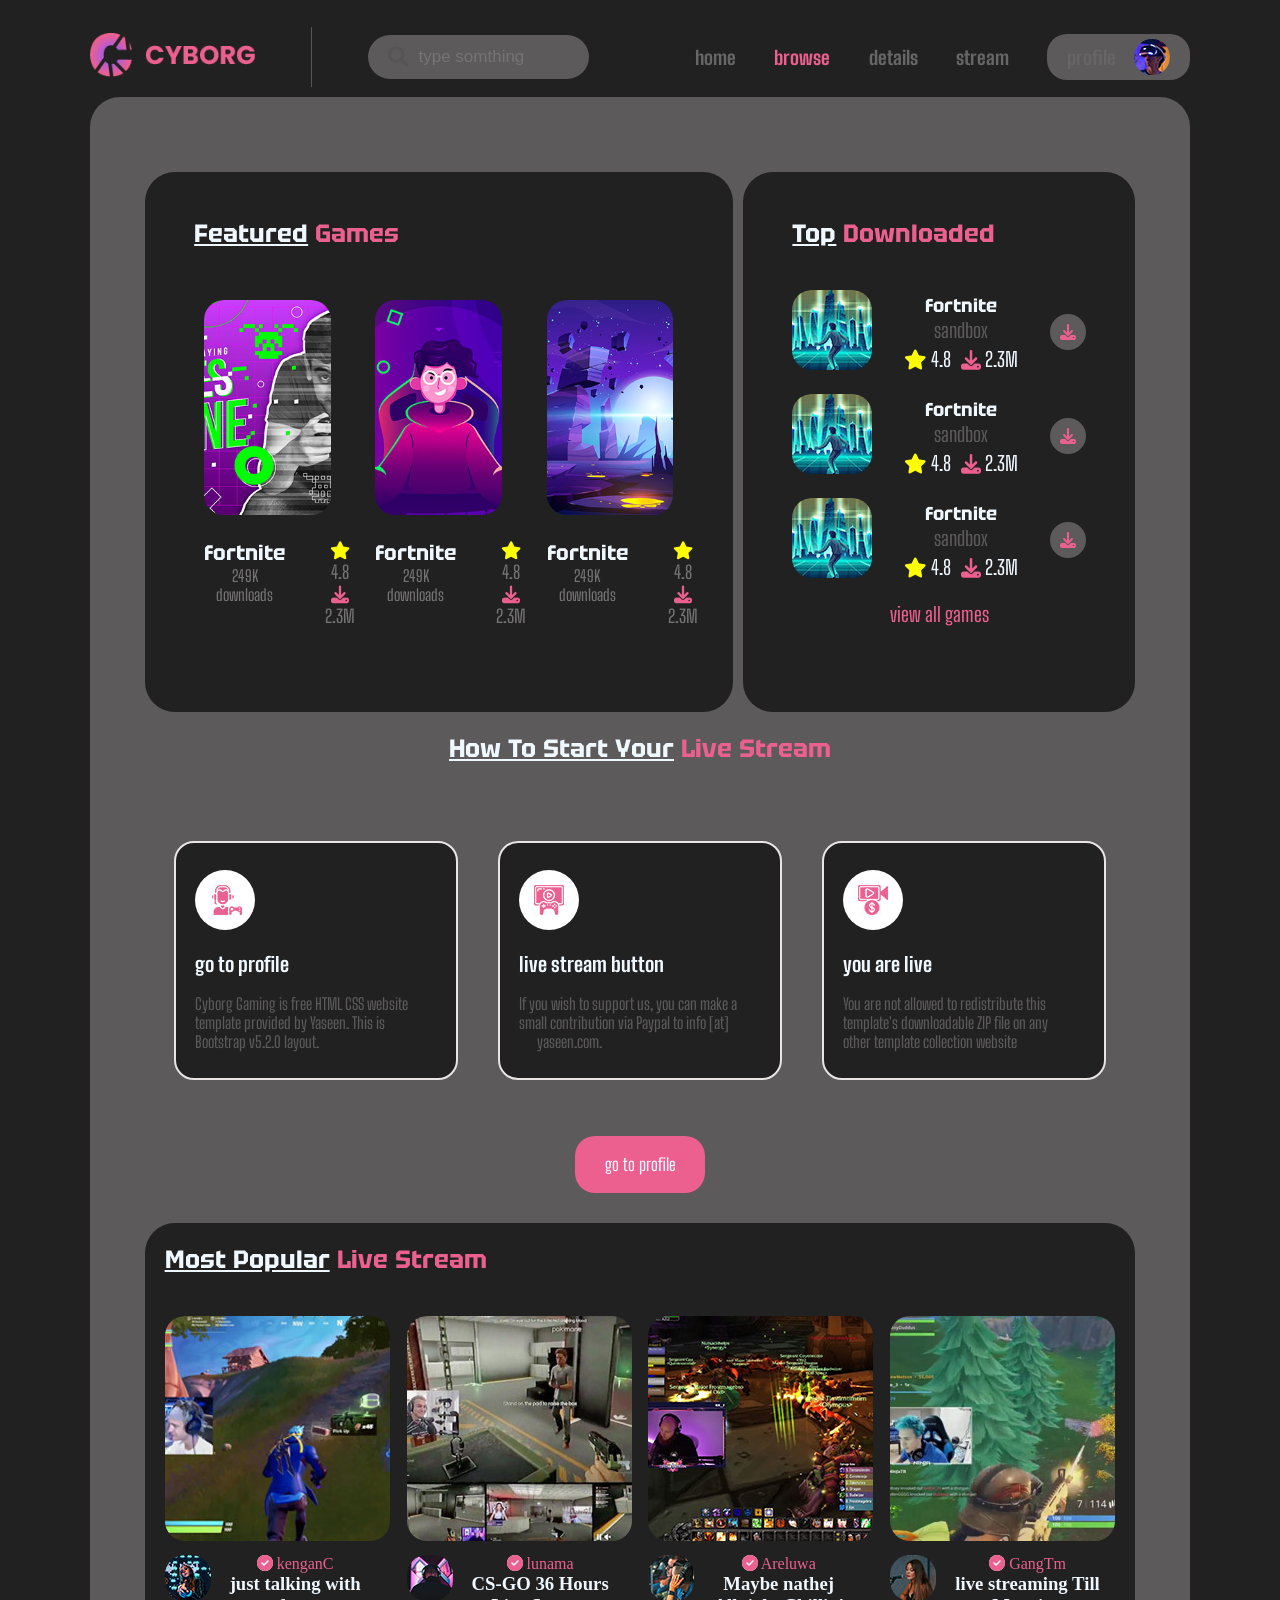
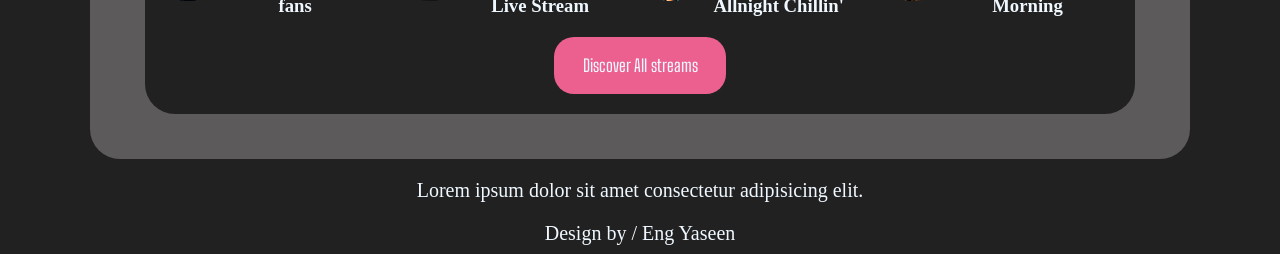
==== assits/html/browse.html @ bdac4ef6 "first uploading for the project" ====
<!DOCTYPE html>
<html lang="en">
<head>
    <meta charset="UTF-8">
    <meta name="viewport" content="width=device-width, initial-scale=1.0">
    <title>browse</title>
    <!-- font awesome link -->
    <link rel="stylesheet" href="https://cdnjs.cloudflare.com/ajax/libs/font-awesome/6.7.2/css/all.min.css" integrity="sha512-Evv84Mr4kqVGRNSgIGL/F/aIDqQb7xQ2vcrdIwxfjThSH8CSR7PBEakCr51Ck+w+/U6swU2Im1vVX0SVk9ABhg==" crossorigin="anonymous" referrerpolicy="no-referrer" />
    <!-- google fonts links -->
    <link rel="preconnect" href="https://fonts.googleapis.com">
    <link rel="preconnect" href="https://fonts.gstatic.com" crossorigin>
    <link href="https://fonts.googleapis.com/css2?family=Big+Shoulders+Stencil:opsz,wght@10..72,100..900&family=Big+Shoulders:opsz,wght@10..72,100..900&family=Playfair+Display:ital,wght@0,400..900;1,400..900&family=Tektur:wght@400..900&display=swap" rel="stylesheet">
    <!-- css file -->
    <link rel="stylesheet" href="../css/browse.css">
</head>
<body>
    <section class="MainContainer">
        <!-- start header -->
        <div class="header">
            <div class="logo">
                <img src="../images/logo.png" alt="">
            </div>
            <div class="hline"></div>
            <div class="search">
                <i class="fa-solid fa-magnifying-glass"></i>
                <input type="text" placeholder="type somthing">
            </div>
            <ul>
                <li><a href="d:\Front corse\final project\index.html">home</a></li>
                <li class="active"><a href="./browse.html">browse</a></li>
                <li><a href="./details.html">details</a></li>
                <li><a href="./stream.html">stream</a></li>
                <li class="profile">
                    <a href="./profile.html">profile</a>
                    <img src="../images/profile-header.jpg" alt="">
                </li>
            </ul>
        </div>
        <!-- end header -->

        <!-- start content -->
        <div class="contents">
            <div class="contents1">
                <div class="content1">
                    <div class="games">
                        <h1><span>featured</span> games</h1>
                        <div class="cards">
                            <div class="card">
                                <img src="../images/featured-01.jpg" alt="">
                                <div class="data">
                                    <div class="dataleft">
                                        <h3>fortnite</h3>
                                        <p>249K downloads</p>
                                    </div>
                                    <div class="dataright">
                                        <p>
                                            <i class="fa-solid fa-star"></i>
                                            4.8
                                        </p>
                                        <p>
                                            <i class="fa-solid fa-download"></i>
                                            2.3M
                                        </p>
                                    </div>
                                   
                                </div>
                            </div>
                            <div class="card">
                                <img src="../images/featured-02.jpg" alt="">
                                <div class="data">
                                    <div class="dataleft">
                                        <h3>fortnite</h3>
                                        <p>249K downloads</p>
                                    </div>
                                    <div class="dataright">
                                        <p>
                                            <i class="fa-solid fa-star"></i>
                                            4.8
                                        </p>
                                        <p>
                                            <i class="fa-solid fa-download"></i>
                                            2.3M
                                        </p>
                                    </div>
                                   
                                </div>
                            </div>
                            <div class="card">
                                <img src="../images/featured-03.jpg" alt="">
                                <div class="data">
                                    <div class="dataleft">
                                        <h3>fortnite</h3>
                                        <p>249K downloads</p>
                                    </div>
                                    <div class="dataright">
                                        <p>
                                            <i class="fa-solid fa-star"></i>
                                            4.8
                                        </p>
                                        <p>
                                            <i class="fa-solid fa-download"></i>
                                            2.3M
                                        </p>
                                    </div>
                                   
                                </div>
                            </div>
                        </div>
                    </div>
                </div>
        
                <div class="content2">
                    <div class="downloads">
                        <h2><span>top</span> downloaded</h2>
                        <div class="game">
                            <div class="img">
                                <img src="../images/game-01.jpg" alt="">
                            </div>
                            <div class="datagame">
                                <h3>fortnite</h3>
                                <p>sandbox</p>
                                <div class="datalogo">
                                    <p>
                                        <i class="fa-solid fa-star"></i>
                                        4.8
                                    </p>
                                    <p>
                                        <i class="fa-solid fa-download"></i>
                                        2.3M
                                    </p>
                                </div>
                            </div>
                            <div class="download">
                                <i class="fa-solid fa-download"></i>
                            </div>
                        </div>
                        <div class="game">
                            <div class="img">
                                <img src="../images/game-01.jpg" alt="">
                            </div>
                            <div class="datagame">
                                <h3>fortnite</h3>
                                <p>sandbox</p>
                                <div class="datalogo">
                                    <p>
                                        <i class="fa-solid fa-star"></i>
                                        4.8
                                    </p>
                                    <p>
                                        <i class="fa-solid fa-download"></i>
                                        2.3M
                                    </p>
                                </div>
                            </div>
                            <div class="download">
                                <i class="fa-solid fa-download"></i>
                            </div>
                        </div>
                        <div class="game">
                            <div class="img">
                                <img src="../images/game-01.jpg" alt="">
                            </div>
                            <div class="datagame">
                                <h3>fortnite</h3>
                                <p>sandbox</p>
                                <div class="datalogo">
                                    <p>
                                        <i class="fa-solid fa-star"></i>
                                        4.8
                                    </p>
                                    <p>
                                        <i class="fa-solid fa-download"></i>
                                        2.3M
                                    </p>
                                </div>
                            </div>
                            <div class="download">
                                <i class="fa-solid fa-download"></i>
                            </div>
                        </div>
                    </div>
                    <p>view all games</p>
                </div>
            </div>

            <div class="stream">
                <h2><span>how to start your</span> live stream</h2>
            </div>
            <div class="streams">
                <div class="card">
                    <img src="../images/service-01.jpg" alt="">
                    <br>
                    <br>
                    <a href="./profile.html">go to profile</a>
                    <br>
                    <br>
                    <p>Cyborg Gaming is free HTML CSS website <br> 
                        template provided by Yaseen. This is <br> 
                        Bootstrap v5.2.0 layout.</p>
                </div>
                <div class="card">
                    <img src="../images/service-02.jpg" alt="">
                    <br>
                    <br>
                    <a href="./profile.html">live stream button</a>
                    <br>
                    <br>
                    <p>If you wish to support us, you can make a<br> 
                        <span>small contribution via Paypal </span>to info [at]<br> 
                        yaseen.com.</p>
                </div>
                <div class="card">
                    <img src="../images/service-03.jpg" alt="">
                    <br>
                    <br>
                    <a href="./profile.html">you are live</a>
                    <br>
                    <br>
                    <p>You are not allowed to redistribute this<br> 
                        template's downloadable ZIP file on any<br> 
                        other template collection website</p>
                </div>
               
            </div>
            <div class="button">
                <button>go to profile</button>
            </div>

            <div class="popular">
                <h2><span>most popular</span> live stream</h2>
                <div class="populars">
                    <div class="card">
                        <div class="img">
                            <img src="../images/stream-01.jpg" alt="">
                        </div>

                        <div class="parent">
                            <div class="parent1">
                                <div class="img">
                                    <img src="../images/avatar-01.jpg" alt="">
                                </div>
                            </div>
    
                            <div class="parent2">
                                <p>
                                    <i class="fa-solid fa-circle-check"></i>
                                    kenganC
                                </p>
                                <h3>just talking with <br> fans</h3>
                            </div>
                        </div>
                    </div>
                    <div class="card">
                        <div class="img">
                            <img src="../images/stream-02.jpg" alt="">
                        </div>

                        <div class="parent">
                            <div class="parent1">
                                <div class="img">
                                    <img src="../images/avatar-02.jpg" alt="">
                                </div>
                            </div>
    
                            <div class="parent2">
                                <p>
                                    <i class="fa-solid fa-circle-check"></i>
                                    lunama
                                </p>
                                <h3>CS-GO 36 Hours <br> Live Stream</h3>
                            </div>
                        </div>
                    </div>
                    <div class="card">
                        <div class="img">
                            <img src="../images/stream-03.jpg" alt="">
                        </div>

                        <div class="parent">
                            <div class="parent1">
                                <div class="img">
                                    <img src="../images/avatar-03.jpg" alt="">
                                </div>
                            </div>
    
                            <div class="parent2">
                                <p>
                                    <i class="fa-solid fa-circle-check"></i>
                                    Areluwa
                                </p>
                                <h3>Maybe nathej<br> Allnight Chillin'</h3>
                            </div>
                        </div>
                    </div>
                    <div class="card">
                        <div class="img">
                            <img src="../images/stream-04.jpg" alt="">
                        </div>

                        <div class="parent">
                            <div class="parent1">
                                <div class="img">
                                    <img src="../images/avatar-04.jpg" alt="">
                                </div>
                            </div>
    
                            <div class="parent2">
                                <p>
                                    <i class="fa-solid fa-circle-check"></i>
                                    GangTm
                                </p>
                                <h3>live streaming Till<br> Morning</h3>
                            </div>
                        </div>
                    </div>
                </div>
                <div class="button">
                    <button>Discover All streams</button>
                </div>
            </div>
        </div>
        <!-- end content -->
         <!-- start footer -->
        <footer>
            <div class="footer">
                <p>Lorem ipsum dolor sit amet consectetur adipisicing elit.</p>
            <p>Design by / Eng Yaseen</p>
            </div>
        </footer>
        <!-- end footer -->
    </section>
</body>
</html>
---- assits/css/browse.css ----
* {
    margin: 0;
    padding: 0;
    box-sizing: border-box;
}

:root {
    --DarkGrey: #212121;
    --LightGrey: #5c5a5a;
    --pinkcolor: #EC6090;
    --mainfont: "Tektur", sans-serif;
    --secondfont: "Big Shoulders", sans-serif;
}

.MainContainer {
    width: 100%;
    background-color: var(--DarkGrey);
    padding: 3vh 7% 1vh;
}

/* دول الهيدر */

.MainContainer .header {
    width: 100%;
    display: flex;
    justify-content: space-between;
    align-items: center;
}

.MainContainer .header .logo {
    width: 15%;
}

.MainContainer .header .logo img {
    width: 100%;
}

.MainContainer .header .hline {
    width: 1px;
    height: 60px;
    background-color: rgba(240, 248, 255, 0.247);
}

.MainContainer .header .search {
    width: 20%;
    display: flex;
    align-items: center;
    gap: 10px;
    background-color: var(--LightGrey);
    border-radius: 25px;
    padding: 12px 20px;
    color: #555;
    font-size: 20px;
}

.MainContainer .header .search input {
    background-color: transparent;
    border: none;
    font-size: 17px;
    width: 80%;
    outline: none;
}

.MainContainer .header ul {
    width: 45%;
    display: flex;
    justify-content: space-between;
    list-style: none;
    align-items: center;
    margin-left: 50px;
}

.MainContainer .header ul li a {
    color: #666;
    text-decoration: none;
    font-family: var(--secondfont);
    font-size: 19px;
    font-weight: bold;
}

.MainContainer .header ul li a:hover,
.MainContainer .header ul .active a {
    color: var(--pinkcolor);
}

.MainContainer .header ul .profile {
    display: flex;
    align-items: center;
    gap: 18px;
    background-color: var(--LightGrey);
    border-radius: 20px;
    padding: 5px 20px;
}

.MainContainer .header ul .profile:hover {
    background-color: var(--pinkcolor);
}

.MainContainer .header ul .profile:hover a {
    color: aliceblue;
}

.MainContainer .header ul .profile img {
    border-radius: 50%;
}

@media screen and (max-width:920px) {
    .MainContainer .header {
        display: block;
    }

    .hline {
        display: none;
    }

    .MainContainer .header .logo {
        width: 50%;
        margin: auto;
    }

    .MainContainer .header .search {
        width: 100%;
        margin: 15px 0;
    }

    .MainContainer .header ul {
        width: 70%;
        margin: auto;
    }
}

@media screen and (max-width:600px) {
    .MainContainer .header {
        display: block;
    }

    .MainContainer .header .hline {
        display: none;
    }

    .MainContainer .header .logo {
        width: 50%;
        margin: auto;
    }

    .MainContainer .header .search {
        width: 100%;
        margin: 15px 0;
    }

    .MainContainer .header ul {
        width: 100%;
        margin: 0;
    }

    .MainContainer .header ul li {
        padding: 0 7px;
    }

    .MainContainer .header ul li a {
        font-size: 14px;
    }
}

/* دول المحتوى */

.MainContainer .contents {
    width: 100%;
    padding: 5vh 5%;
    background-color: var(--LightGrey);
    border-radius: 30px;
    margin-top: 10px;
    text-align: center;
}

.MainContainer .contents .contents1 {
    width: 100%;
    display: flex;
    border-radius: 30px;
    background-color: var(--LightGrey);
    gap: 10px;
}

.MainContainer .contents .content1 {
    width: 60%;
    padding: 5vh 5%;
    background-color: var(--DarkGrey);
    border-radius: 30px;
    margin-top: 30px;
}

.MainContainer .content1 .games {
    width: 100%;
}

.MainContainer .contents .contents1 .content1 .games h1,
.MainContainer .contents .contents1 .content2 .downloads h2,
.MainContainer .contents .popular h2 {
    color: var(--pinkcolor);
    font-family: var(--mainfont);
    font-size: 25px;
    text-transform: capitalize;
    margin-bottom: 40px;
    text-align: left;
}

.MainContainer .contents .content1 .games h1 span,
.MainContainer .contents .content2 .downloads h2 span,
.MainContainer .contents .popular h2 span {
    color: aliceblue;
    text-decoration: underline;
}

.MainContainer .contents .content1 .games .cards {
    width: 100%;
    display: flex;
    flex-wrap: wrap;
    justify-content: space-between;
    row-gap: 30px;
    margin-bottom: 30px;
}

.MainContainer .contents .content1 .games .cards .card {
    width: 30%;
    /* background-color: var(--LightGrey); */
    padding: 10px;
    border-radius: 20px;
}

.MainContainer .contents .content1 .games .cards .card img {
    width: 100%;
    border-radius: 20px;
}

.MainContainer .contents .content1 .games .cards .card .data {
    width: 100%;
    display: flex;
    justify-content: space-around;
    gap: 40px;
    margin-top: 20px;
    color: #757373;
    font-family: var(--secondfont);
    font-size: 18px;
}

.MainContainer .contents .content1 .games .cards .card .data h3,
.MainContainer .contents .contents1 .content2 .downloads .game .datagame h3 {
    color: aliceblue;
    font-family: var(--mainfont);
}

.MainContainer .contents .content1 .games .cards .card .data .fa-star,
.MainContainer .contents .contents1 .content2 .game .datagame .datalogo p .fa-star {
    color: yellow;
}

.MainContainer .contents .content1 .games .cards .card .data .fa-download,
.MainContainer .contents .contents1 .content2 .game .datagame .datalogo p .fa-download,
.MainContainer .contents .contents1 .content2 .game .download .fa-download {
    color: var(--pinkcolor);
}

.MainContainer .contents .content1 .games .cards .card .data .dataleft p {
    font-size: 16px;
}

.MainContainer .contents .contents1 .content2 {
    width: 40%;
    padding: 5vh 5%;
    background-color: var(--DarkGrey);
    border-radius: 30px;
    margin-top: 30px;
}

.MainContainer .contents .contents1 .content2 .downloads .game .img img {
    border-radius: 20px;
}

.MainContainer .contents .contents1 .content2 .downloads .game {
    display: flex;
    justify-content: space-between;
    margin-bottom: 20px;
    gap: 30px;

    align-items: center;
}


.MainContainer .contents .contents1 .content2 .downloads .game .datagame p {
    color: var(--LightGrey);
}

.MainContainer .contents .contents1 .content2 .downloads .game .datagame .datalogo {
    display: flex;
    gap: 10px;
    margin-top: 5px;
}

.MainContainer .contents .contents1 .content2 .downloads .game .datagame .datalogo p {
    color: aliceblue;
}

.MainContainer .contents .contents1 .content2 .downloads .game .download .fa-download {
    padding: 10px;
    background-color: var(--LightGrey);
    border-radius: 50%;
}

.MainContainer .contents .contents1 .content2 p {
    color: var(--pinkcolor);
    font-size: 20px;
    text-align: center;
    font-family: var(--secondfont);
}

@media screen and (max-width:920px) {
    .MainContainer .contents .contents1 {
        flex-wrap: wrap;
    }

    .MainContainer .contents .content1 {
        width: 100%;
    }

    .MainContainer .contents .contents1 .content2 {
        width: 100%;
    }

    .MainContainer .contents .popular .populars {
        flex-wrap: wrap;
    }
}

@media screen and (max-width:600px) {

    /* content */
    .MainContainer .contents .contents1 {
        flex-wrap: wrap;
    }

    .MainContainer .contents .content1 {
        width: 100% !important;
    }

    .MainContainer .contents .content1 .games .cards .card {
        width: 100%;
    }

    .MainContainer .contents .contents1 .content2 {
        width: 100%;
    }

    .MainContainer .contents .contents1 .content2 .downloads .game {
        gap: 0;
    }
}

.MainContainer .contents .stream h2 {
    color: var(--pinkcolor);
    font-family: var(--mainfont);
    font-size: 25px;
    text-transform: capitalize;
    margin-bottom: 40px;
    text-align: center;
    margin-top: 20px;
}

.MainContainer .contents .stream h2 span {
    color: aliceblue;
    text-decoration: underline;
}

.MainContainer .contents .streams {
    width: 100%;
    padding: 4vh 3%;
    display: flex;
    gap: 40px;
    margin-top: 20px;
    text-align: left;
}

.MainContainer .contents .streams .card {
    width: 33%;
    background-color: var(--DarkGrey);
    padding: 3vh 2%;
    border-radius: 20px;
    border: 2px solid #e9e5e5;
}

.MainContainer .contents .streams .card img {
    border-radius: 50%;
}

.MainContainer .contents .streams .card a {
    color: aliceblue;
    font-family: var(--secondfont);
    font-size: 20px;
    text-decoration: none;
    font-weight: bold;
}

.MainContainer .contents .streams .card p {
    color: var(--LightGrey);
    font-family: var(--secondfont);
    font-size: 16px;
}


.MainContainer .contents .button button,
.MainContainer .contents .popular .button button {
    color: aliceblue;
    background-color: var(--pinkcolor);
    text-align: center;
    font-family: var(--secondfont);
    border: none;
    padding: 2vh 3%;
    border-radius: 20px;
    font-size: 17px;
    margin-top: 20px;
}

@media screen and (max-width:600px) {
    .MainContainer .contents .streams {
        flex-wrap: wrap;
        text-align: center;
    }

    .MainContainer .contents .streams .card {
        width: 100%;
    }
}


.MainContainer .contents .popular {
    width: 100%;
    padding: 5vh 5%;
    background-color: var(--DarkGrey);
    border-radius: 30px;
    margin-top: 30px;
}

.MainContainer .contents .popular .populars {
    width: 100%;
    display: flex;
    row-gap: 40px;
    justify-content: space-between;
}

.MainContainer .contents .popular .populars .card .img img {
    border-radius: 20px;
    margin-bottom: 10px;
}

.MainContainer .contents .popular .populars .card .parent {
    display: flex;
    gap: 20px;
}

.MainContainer .contents .popular .populars .card .parent .parent1 {
    width: 20%;
}

.MainContainer .contents .popular .populars .card .parent .parent1 .img {
    width: 10%;
}

.MainContainer .contents .popular .populars .card .parent .parent2 p .fa-circle-check {
    background-color: aliceblue;
    color: var(--pinkcolor);
    border-radius: 50%;
}

.MainContainer .contents .popular .populars .card .parent .parent2 p {
    color: var(--pinkcolor);
}

.MainContainer .contents .popular .populars .card .parent .parent2 h3 {
    color: aliceblue;
}

@media screen and (max-width:1280px) {
    .MainContainer .contents .popular {
        padding: 20px;
    }
}

@media screen and (max-width:1024px) {
    .MainContainer .contents .popular .populars {
        flex-wrap: wrap;
    }
    .MainContainer .contents .populars .card {
        padding: 0 20px;
        width: 33%;
    }
    .MainContainer .contents .content1 .games .cards .card .data{
        gap: 10px;
    }
}

@media screen and (max-width:600px) {
    .MainContainer .contents .popular .populars {
        flex-wrap: wrap;
        justify-content: center;
    }
}

.MainContainer .footer p {
    color: aliceblue;
    margin-top: 20px;
    font-size: 20px;
    text-align: center;
}
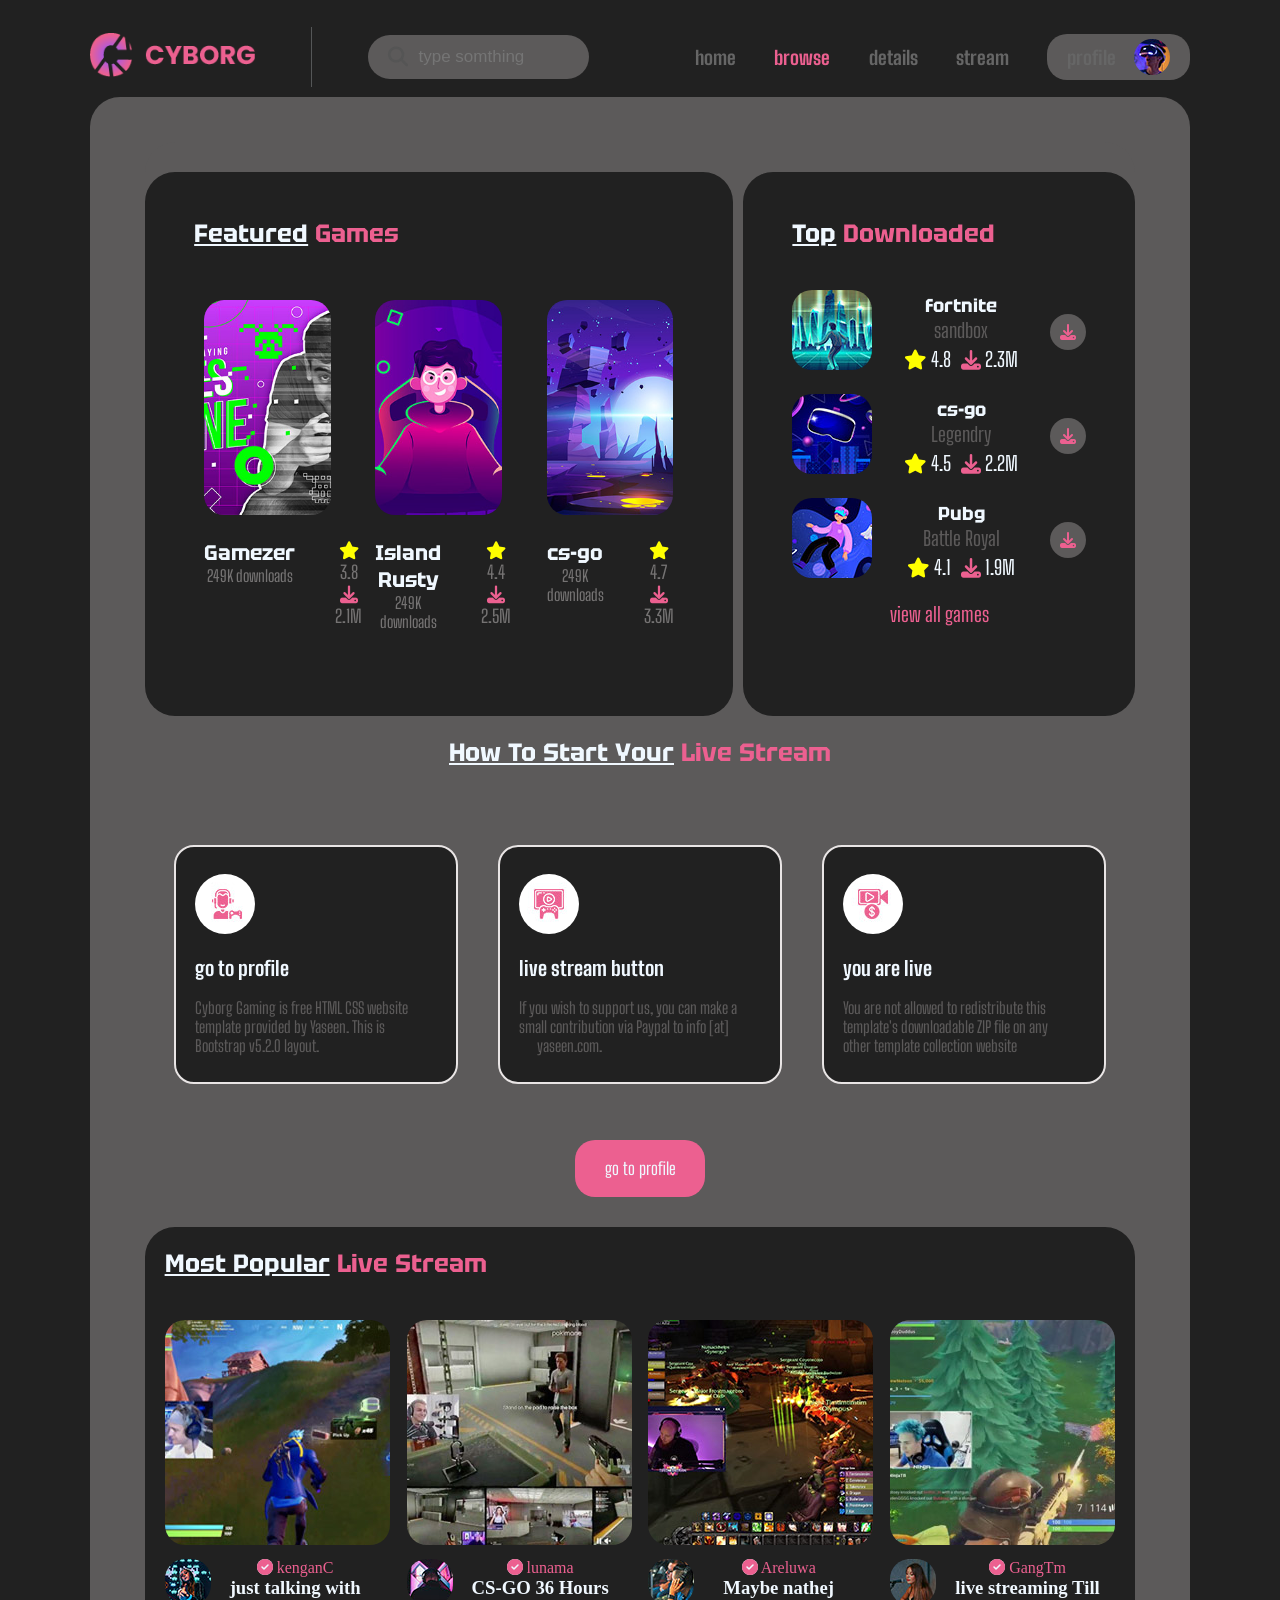
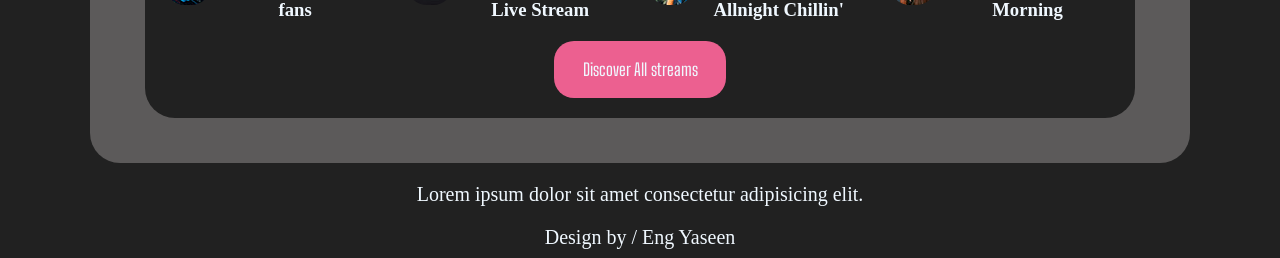
==== commit 8e09cae7: "handle project" ====
--- a/assits/html/browse.html
+++ b/assits/html/browse.html
@@ -26,7 +26,7 @@
                 <input type="text" placeholder="type somthing">
             </div>
             <ul>
-                <li><a href="d:\Front corse\final project\index.html">home</a></li>
+                <li><a href="../../index.html">home</a></li>
                 <li class="active"><a href="./browse.html">browse</a></li>
                 <li><a href="./details.html">details</a></li>
                 <li><a href="./stream.html">stream</a></li>
@@ -49,17 +49,17 @@
                                 <img src="../images/featured-01.jpg" alt="">
                                 <div class="data">
                                     <div class="dataleft">
-                                        <h3>fortnite</h3>
+                                        <h3>Gamezer</h3>
                                         <p>249K downloads</p>
                                     </div>
                                     <div class="dataright">
                                         <p>
                                             <i class="fa-solid fa-star"></i>
-                                            4.8
+                                            3.8
                                         </p>
                                         <p>
                                             <i class="fa-solid fa-download"></i>
-                                            2.3M
+                                            2.1M
                                         </p>
                                     </div>
                                    
@@ -69,17 +69,17 @@
                                 <img src="../images/featured-02.jpg" alt="">
                                 <div class="data">
                                     <div class="dataleft">
-                                        <h3>fortnite</h3>
+                                        <h3>Island Rusty</h3>
                                         <p>249K downloads</p>
                                     </div>
                                     <div class="dataright">
                                         <p>
                                             <i class="fa-solid fa-star"></i>
-                                            4.8
+                                            4.4
                                         </p>
                                         <p>
                                             <i class="fa-solid fa-download"></i>
-                                            2.3M
+                                            2.5M
                                         </p>
                                     </div>
                                    
@@ -89,17 +89,17 @@
                                 <img src="../images/featured-03.jpg" alt="">
                                 <div class="data">
                                     <div class="dataleft">
-                                        <h3>fortnite</h3>
+                                        <h3>cs-go</h3>
                                         <p>249K downloads</p>
                                     </div>
                                     <div class="dataright">
                                         <p>
                                             <i class="fa-solid fa-star"></i>
-                                            4.8
+                                            4.7
                                         </p>
                                         <p>
                                             <i class="fa-solid fa-download"></i>
-                                            2.3M
+                                            3.3M
                                         </p>
                                     </div>
                                    
@@ -136,19 +136,19 @@
                         </div>
                         <div class="game">
                             <div class="img">
-                                <img src="../images/game-01.jpg" alt="">
+                                <img src="../images/game-02.jpg" alt="">
                             </div>
                             <div class="datagame">
-                                <h3>fortnite</h3>
-                                <p>sandbox</p>
+                                <h3>cs-go</h3>
+                                <p>Legendry</p>
                                 <div class="datalogo">
                                     <p>
                                         <i class="fa-solid fa-star"></i>
-                                        4.8
+                                        4.5
                                     </p>
                                     <p>
                                         <i class="fa-solid fa-download"></i>
-                                        2.3M
+                                        2.2M
                                     </p>
                                 </div>
                             </div>
@@ -158,19 +158,19 @@
                         </div>
                         <div class="game">
                             <div class="img">
-                                <img src="../images/game-01.jpg" alt="">
+                                <img src="../images/game-03.jpg" alt="">
                             </div>
                             <div class="datagame">
-                                <h3>fortnite</h3>
-                                <p>sandbox</p>
+                                <h3>Pubg</h3>
+                                <p>Battle Royal</p>
                                 <div class="datalogo">
                                     <p>
                                         <i class="fa-solid fa-star"></i>
-                                        4.8
+                                        4.1
                                     </p>
                                     <p>
                                         <i class="fa-solid fa-download"></i>
-                                        2.3M
+                                        1.9M
                                     </p>
                                 </div>
                             </div>
@@ -321,12 +321,10 @@
         </div>
         <!-- end content -->
          <!-- start footer -->
-        <footer>
             <div class="footer">
                 <p>Lorem ipsum dolor sit amet consectetur adipisicing elit.</p>
-            <p>Design by / Eng Yaseen</p>
-            </div>
-        </footer>
+                <p>Design by / Eng Yaseen</p>
+            </div>
         <!-- end footer -->
     </section>
 </body>
--- a/assits/css/browse.css
+++ b/assits/css/browse.css
@@ -104,64 +104,6 @@
     border-radius: 50%;
 }
 
-@media screen and (max-width:920px) {
-    .MainContainer .header {
-        display: block;
-    }
-
-    .hline {
-        display: none;
-    }
-
-    .MainContainer .header .logo {
-        width: 50%;
-        margin: auto;
-    }
-
-    .MainContainer .header .search {
-        width: 100%;
-        margin: 15px 0;
-    }
-
-    .MainContainer .header ul {
-        width: 70%;
-        margin: auto;
-    }
-}
-
-@media screen and (max-width:600px) {
-    .MainContainer .header {
-        display: block;
-    }
-
-    .MainContainer .header .hline {
-        display: none;
-    }
-
-    .MainContainer .header .logo {
-        width: 50%;
-        margin: auto;
-    }
-
-    .MainContainer .header .search {
-        width: 100%;
-        margin: 15px 0;
-    }
-
-    .MainContainer .header ul {
-        width: 100%;
-        margin: 0;
-    }
-
-    .MainContainer .header ul li {
-        padding: 0 7px;
-    }
-
-    .MainContainer .header ul li a {
-        font-size: 14px;
-    }
-}
-
 /* دول المحتوى */
 
 .MainContainer .contents {
@@ -172,6 +114,8 @@
     margin-top: 10px;
     text-align: center;
 }
+
+/* start contents1 */
 
 .MainContainer .contents .contents1 {
     width: 100%;
@@ -313,47 +257,14 @@
     font-family: var(--secondfont);
 }
 
-@media screen and (max-width:920px) {
-    .MainContainer .contents .contents1 {
-        flex-wrap: wrap;
-    }
-
-    .MainContainer .contents .content1 {
-        width: 100%;
-    }
-
-    .MainContainer .contents .contents1 .content2 {
-        width: 100%;
-    }
-
-    .MainContainer .contents .popular .populars {
-        flex-wrap: wrap;
-    }
-}
-
-@media screen and (max-width:600px) {
-
-    /* content */
-    .MainContainer .contents .contents1 {
-        flex-wrap: wrap;
-    }
-
-    .MainContainer .contents .content1 {
-        width: 100% !important;
-    }
-
-    .MainContainer .contents .content1 .games .cards .card {
-        width: 100%;
-    }
-
-    .MainContainer .contents .contents1 .content2 {
-        width: 100%;
-    }
-
-    .MainContainer .contents .contents1 .content2 .downloads .game {
-        gap: 0;
-    }
-}
+.MainContainer .contents .contents1 .content2 p:hover {
+    color: aliceblue;
+    background-color: var(--pinkcolor);
+    padding: 3px 5px;
+    border-radius: 30px;
+}
+
+/* end contents1 */
 
 .MainContainer .contents .stream h2 {
     color: var(--pinkcolor);
@@ -419,17 +330,15 @@
     margin-top: 20px;
 }
 
-@media screen and (max-width:600px) {
-    .MainContainer .contents .streams {
-        flex-wrap: wrap;
-        text-align: center;
-    }
-
-    .MainContainer .contents .streams .card {
-        width: 100%;
-    }
-}
-
+.MainContainer .contents .button button:hover {
+    color: var(--pinkcolor);
+    background-color: aliceblue;
+}
+
+.MainContainer .contents .popular .button button:hover {
+    color: var(--pinkcolor);
+    background-color: aliceblue;
+}
 
 .MainContainer .contents .popular {
     width: 100%;
@@ -478,6 +387,16 @@
     color: aliceblue;
 }
 
+
+.MainContainer .footer p {
+    color: aliceblue;
+    margin-top: 20px;
+    font-size: 20px;
+    text-align: center;
+}
+
+/* media query */
+
 @media screen and (max-width:1280px) {
     .MainContainer .contents .popular {
         padding: 20px;
@@ -488,25 +407,128 @@
     .MainContainer .contents .popular .populars {
         flex-wrap: wrap;
     }
+
     .MainContainer .contents .populars .card {
         padding: 0 20px;
         width: 33%;
     }
-    .MainContainer .contents .content1 .games .cards .card .data{
+
+    .MainContainer .contents .content1 .games .cards .card .data {
         gap: 10px;
     }
 }
 
+@media screen and (max-width:920px) {
+    .MainContainer .header {
+        display: block;
+    }
+
+    .hline {
+        display: none;
+    }
+
+    .MainContainer .header .logo {
+        width: 50%;
+        margin: auto;
+    }
+
+    .MainContainer .header .search {
+        width: 100%;
+        margin: 15px 0;
+    }
+
+    .MainContainer .header ul {
+        width: 70%;
+        margin: auto;
+    }
+}
+
 @media screen and (max-width:600px) {
+    .MainContainer .header {
+        display: block;
+    }
+
+    .MainContainer .header .hline {
+        display: none;
+    }
+
+    .MainContainer .header .logo {
+        width: 50%;
+        margin: auto;
+    }
+
+    .MainContainer .header .search {
+        width: 100%;
+        margin: 15px 0;
+    }
+
+    .MainContainer .header ul {
+        width: 100%;
+        margin: 0;
+    }
+
+    .MainContainer .header ul li {
+        padding: 0 7px;
+    }
+
+    .MainContainer .header ul li a {
+        font-size: 14px;
+    }
+
+    /* content */
+    
     .MainContainer .contents .popular .populars {
         flex-wrap: wrap;
         justify-content: center;
     }
-}
-
-.MainContainer .footer p {
-    color: aliceblue;
-    margin-top: 20px;
-    font-size: 20px;
-    text-align: center;
+
+    .MainContainer .contents .streams {
+        flex-wrap: wrap;
+        text-align: center;
+    }
+
+    .MainContainer .contents .streams .card {
+        width: 100%;
+    }
+
+  
+    .MainContainer .contents .contents1 {
+        flex-wrap: wrap;
+    }
+
+    .MainContainer .contents .content1 {
+        width: 100% !important;
+    }
+
+    .MainContainer .contents .content1 .games .cards .card {
+        width: 100%;
+    }
+
+    .MainContainer .contents .contents1 .content2 {
+        width: 100%;
+    }
+
+    .MainContainer .contents .contents1 .content2 .downloads .game {
+        gap: 0;
+    }
+
+    .MainContainer .contents .contents1 {
+        flex-wrap: wrap;
+    }
+
+    .MainContainer .contents .content1 {
+        width: 100%;
+    }
+
+    .MainContainer .contents .contents1 .content2 {
+        width: 100%;
+    }
+
+    .MainContainer .contents .popular .populars {
+        flex-wrap: wrap;
+    }
+
+    .MainContainer .contents .populars .card{
+        width: 100%;
+    }
 }
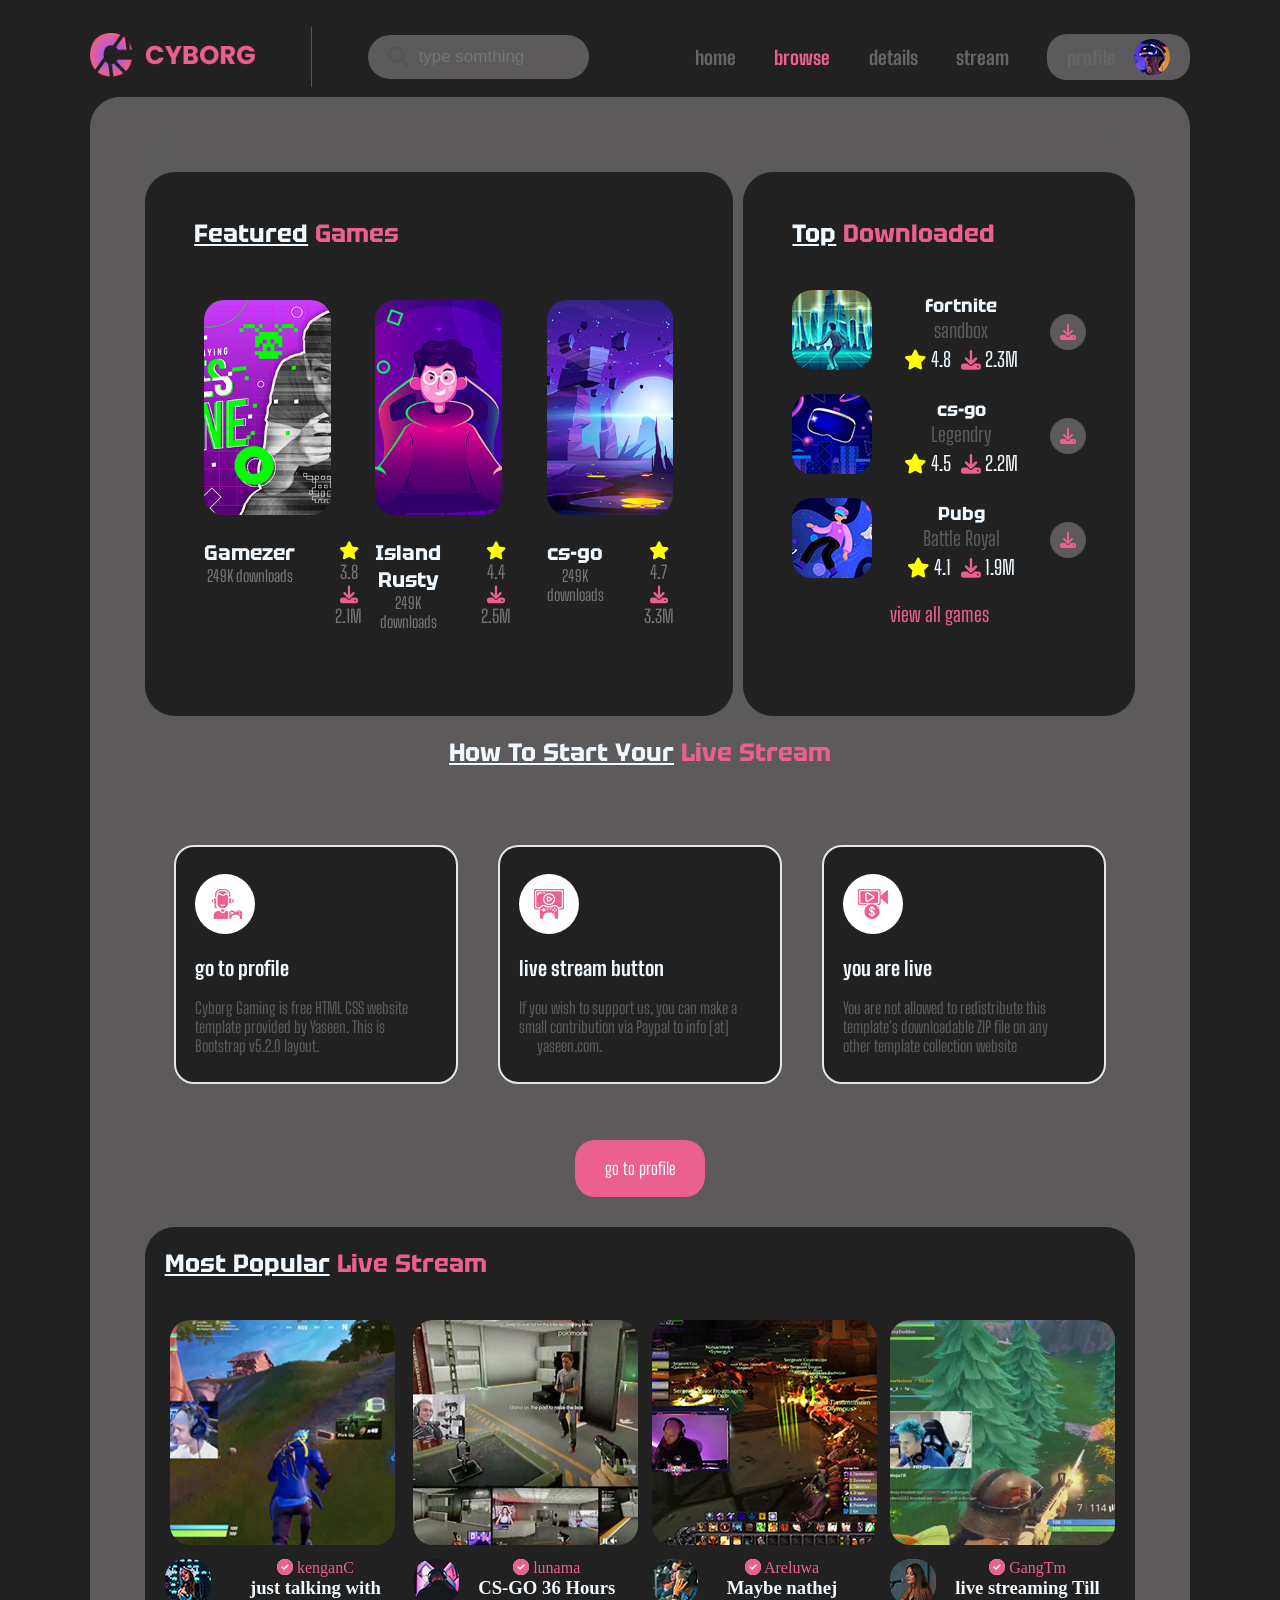
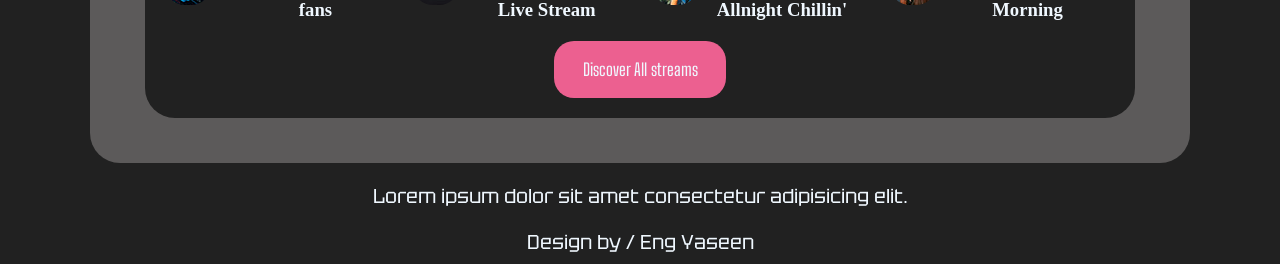
==== commit fadf05f6: "finish project" ====
--- a/assits/html/browse.html
+++ b/assits/html/browse.html
@@ -246,7 +246,7 @@
                                     <i class="fa-solid fa-circle-check"></i>
                                     kenganC
                                 </p>
-                                <h3>just talking with <br> fans</h3>
+                                <h3>just talking with fans</h3>
                             </div>
                         </div>
                     </div>
--- a/assits/css/browse.css
+++ b/assits/css/browse.css
@@ -390,6 +390,7 @@
 
 .MainContainer .footer p {
     color: aliceblue;
+    font-family: var(--mainfont);
     margin-top: 20px;
     font-size: 20px;
     text-align: center;
@@ -418,6 +419,33 @@
     }
 }
 
+@media screen and (max-width:1024px) {
+    .MainContainer .contents .contents1 {
+        display: block;
+    }
+
+    .MainContainer .contents .content1 {
+        width: 100%;
+    }
+
+    .MainContainer .contents .contents1 .content2 {
+        width: 100%;
+    }
+
+    .MainContainer .contents .streams {
+        text-align: center;
+    }
+
+    .MainContainer .contents .popular .populars {
+        display: grid;
+        grid-template-columns: repeat(2,1fr);
+    }
+
+    .MainContainer .contents .popular .populars .card .parent .parent1 {
+        width: 100%;
+    }
+}
+
 @media screen and (max-width:920px) {
     .MainContainer .header {
         display: block;
@@ -440,6 +468,25 @@
     .MainContainer .header ul {
         width: 70%;
         margin: auto;
+    }
+}
+
+@media screen and (max-width:710px) {
+    .MainContainer .contents .popular .populars {
+        display: grid;
+        grid-template-columns: repeat(1,1fr);
+    }
+
+    .MainContainer .contents .populars .card {
+        width: 100%;
+    }
+
+    .MainContainer .contents .popular .populars .card .parent {
+        display: block;
+    }
+
+    .MainContainer .contents .popular .populars .card .parent .parent1 .img {
+        width: 100%;
     }
 }
 
